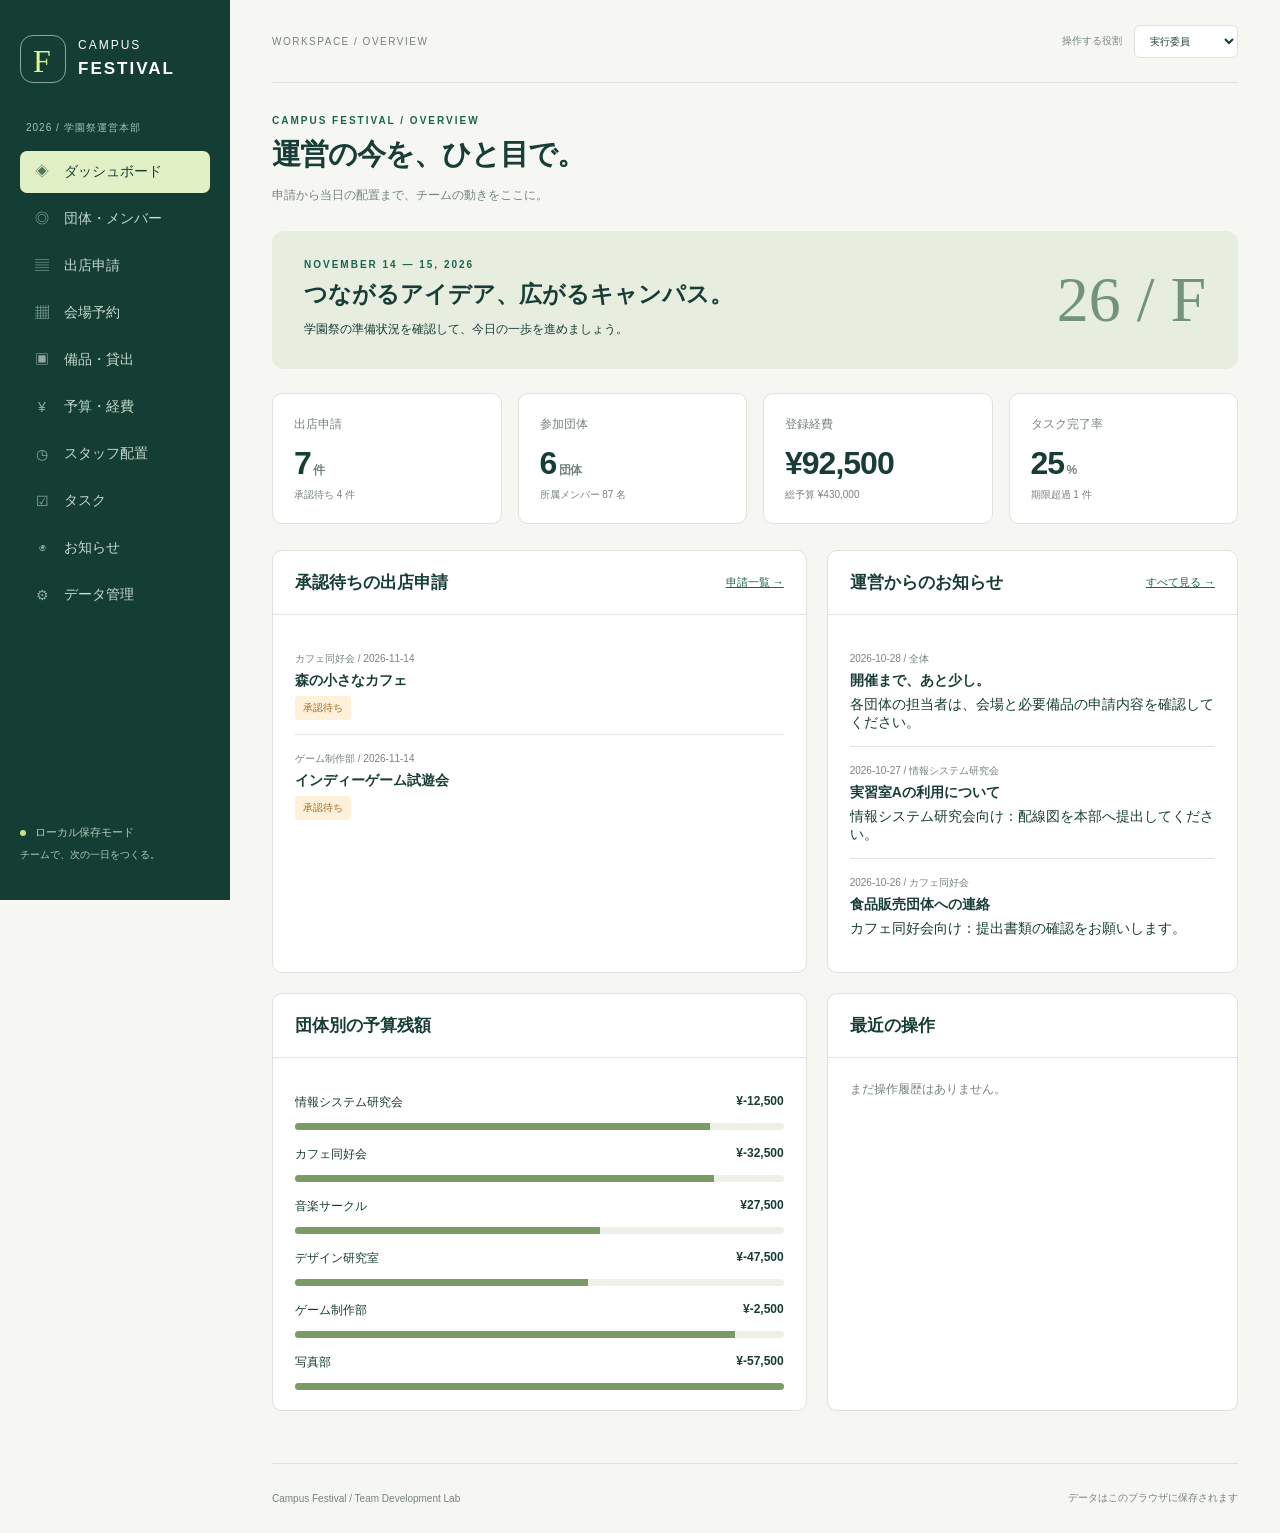
==== index.html @ 196e6635 "ファイル追加" ====
<!doctype html>
<html lang="ja">
  <head>
    <meta charset="utf-8" />
    <meta name="viewport" content="width=device-width,initial-scale=1" />
    <title>Campus Festival — 運営デスク</title>
    <link rel="stylesheet" href="assets/style.css" />
  </head>
  <body>
    <aside class="sidebar">
      <a class="brand" href="#dashboard"
        ><span class="brand-icon">F</span
        ><span>CAMPUS<br /><b>FESTIVAL</b></span></a
      >
      <div class="workspace-label">2026 / 学園祭運営本部</div>
      <nav id="nav"></nav>
      <div class="side-bottom">
        <span class="live-dot"></span> ローカル保存モード<br /><small
          >チームで、次の一日をつくる。</small
        >
      </div>
    </aside>
    <main>
      <header>
        <div id="breadcrumb">WORKSPACE / OVERVIEW</div>
        <label class="role-picker"
          >操作する役割
          <select id="role">
            <option value="admin">実行委員</option>
            <option value="leader">団体代表</option>
            <option value="staff">一般スタッフ</option>
          </select></label
        >
      </header>
      <section id="content"></section>
      <footer>
        Campus Festival / Team Development Lab
        <span>データはこのブラウザに保存されます</span>
      </footer>
    </main>
    <div id="toast" role="status"></div>
    <dialog id="editor">
      <form id="edit-form">
        <div class="dialog-head">
          <h2 id="dialog-title"></h2>
          <button
            type="button"
            id="close-dialog"
            class="icon-button"
            aria-label="閉じる"
          >
            ×
          </button>
        </div>
        <div id="form-fields"></div>
        <div class="dialog-actions">
          <button type="button" id="cancel-dialog" class="secondary">
            キャンセル</button
          ><button type="submit">保存する</button>
        </div>
      </form>
    </dialog>
    <script src="assets/seed.js"></script>
    <script src="assets/domain.js"></script>
    <script src="assets/app.js"></script>
  </body>
</html>
---- assets/style.css ----
@charset "UTF-8";
:root {
  --ink: #183d36;
  --muted: #76837e;
  --paper: #f6f7f2;
  --line: #dde4dc;
  --green: #1b654f;
  --lime: #dcf396;
  --orange: #d77a43;
}
* {
  box-sizing: border-box;
}
body {
  margin: 0;
  font-family: "Segoe UI", "Yu Gothic UI", Meiryo, sans-serif;
  background: var(--paper);
  color: var(--ink);
  font-size: 14px;
}
button,
input,
select,
textarea {
  font: inherit;
}
button,
a,
input,
select {
  touch-action: manipulation;
}
button {
  border: 0;
  background: var(--green);
  color: white;
  padding: 10px 18px;
  border-radius: 7px;
  cursor: pointer;
  font-weight: 600;
}
button:hover {
  filter: brightness(0.94);
}
button:focus-visible,
a:focus-visible {
  outline: 3px solid #d29a36;
  outline-offset: 3px;
}
button.secondary {
  background: white;
  border: 1px solid var(--line);
  color: var(--ink);
}
button.danger {
  background: #fff0e9;
  color: #a34426;
}
button.small {
  padding: 6px 10px;
  font-size: 12px;
}
button:disabled {
  opacity: 0.45;
  cursor: default;
}
a {
  color: var(--green);
}
.sidebar {
  width: 230px;
  position: fixed;
  inset: 0 auto 0 0;
  background: #143e33;
  color: #e2eee5;
  padding: 35px 20px;
  display: flex;
  flex-direction: column;
}
.brand {
  display: flex;
  gap: 12px;
  align-items: center;
  color: white;
  text-decoration: none;
  letter-spacing: 2px;
  font-size: 12px;
  line-height: 1.6;
}
.brand b {
  font-size: 17px;
}
.brand-icon {
  width: 46px;
  height: 48px;
  border: 1px solid #8ba998;
  border-radius: 13px;
  display: grid;
  place-items: center;
  color: var(--lime);
  font-size: 32px;
  font-family: Georgia, serif;
}
.workspace-label {
  font-size: 10px;
  letter-spacing: 1px;
  color: #a8c3b5;
  margin: 38px 6px 16px;
}
nav {
  display: grid;
  gap: 5px;
}
nav a {
  text-decoration: none;
  color: #c6d8cd;
  padding: 12px;
  border-radius: 7px;
  display: flex;
  gap: 12px;
  align-items: center;
}
nav a.active {
  background: #e1f0c5;
  color: #183d36;
}
nav a:hover {
  background: #2a5345;
}
nav a.active:hover {
  background: #e1f0c5;
}
.nav-icon {
  opacity: 0.7;
  width: 20px;
  text-align: center;
}
.side-bottom {
  margin-top: auto;
  font-size: 11px;
  color: #b4c9bb;
  line-height: 2;
}
.side-bottom small {
  font-size: 10px;
}
.live-dot {
  display: inline-block;
  width: 6px;
  height: 6px;
  background: #c6e387;
  border-radius: 50%;
  margin-right: 6px;
}
main {
  margin-left: 230px;
  padding: 0 42px;
}
header {
  height: 83px;
  display: flex;
  align-items: center;
  justify-content: space-between;
  border-bottom: 1px solid var(--line);
  font-size: 10px;
  letter-spacing: 1.5px;
  color: var(--muted);
}
.role-picker {
  display: flex;
  gap: 12px;
  align-items: center;
  letter-spacing: 0;
}
select,
input,
textarea {
  border: 1px solid var(--line);
  border-radius: 6px;
  padding: 9px 11px;
  background: white;
  color: var(--ink);
  max-width: 100%;
}
textarea {
  resize: vertical;
  min-height: 85px;
}
#content {
  min-height: calc(100vh - 155px);
  padding: 32px 0;
}
.page-head {
  display: flex;
  justify-content: space-between;
  align-items: center;
  gap: 16px;
  margin-bottom: 24px;
}
.eyebrow {
  letter-spacing: 2px;
  color: var(--green);
  font-size: 10px;
  font-weight: 700;
  margin-bottom: 9px;
}
h1 {
  margin: 0 0 9px;
  font-size: 29px;
  letter-spacing: -1px;
  font-weight: 650;
}
h2 {
  font-size: 17px;
  margin: 0;
}
p {
  line-height: 1.9;
}
.subtitle {
  margin: 0;
  color: var(--muted);
  font-size: 12px;
}
.hero {
  background: #e7eddf;
  border-radius: 12px;
  padding: 28px 32px;
  display: flex;
  justify-content: space-between;
  align-items: center;
  margin-bottom: 24px;
  gap: 20px;
}
.hero h2 {
  font-size: 23px;
  margin-bottom: 8px;
}
.hero p {
  font-size: 12px;
  margin: 0;
}
.hero-mark {
  font-family: Georgia, serif;
  font-size: 64px;
  color: #72947a;
  line-height: 1;
}
.stats {
  display: grid;
  grid-template-columns: repeat(4, 1fr);
  gap: 16px;
  margin-bottom: 26px;
}
.stat {
  background: white;
  border: 1px solid var(--line);
  border-radius: 10px;
  padding: 21px;
}
.stat small {
  color: var(--muted);
  font-size: 12px;
}
.stat strong {
  display: block;
  font-size: 32px;
  font-weight: 600;
  letter-spacing: -1px;
  margin: 12px 0 6px;
}
.stat .hint {
  font-size: 10px;
  color: var(--muted);
}
.grid2 {
  display: grid;
  grid-template-columns: 1.3fr 1fr;
  gap: 20px;
}
.panel {
  background: white;
  border: 1px solid var(--line);
  border-radius: 10px;
  overflow: hidden;
  margin-bottom: 20px;
}
.panel-title {
  padding: 20px 22px;
  border-bottom: 1px solid var(--line);
  display: flex;
  justify-content: space-between;
  align-items: center;
}
.panel-title a {
  font-size: 11px;
}
.panel-body {
  padding: 20px 22px;
}
.toolbar {
  display: flex;
  justify-content: space-between;
  gap: 12px;
  flex-wrap: wrap;
  margin-bottom: 16px;
}
.filters,
.actions {
  display: flex;
  gap: 8px;
  flex-wrap: wrap;
  align-items: center;
}
.filters input {
  width: 240px;
}
.table-scroll {
  overflow: auto;
}
table {
  border-collapse: collapse;
  width: 100%;
  white-space: nowrap;
}
th {
  text-align: left;
  background: #f5f7f1;
  font-size: 10px;
  letter-spacing: 0.3px;
  font-weight: 600;
  color: #6d7d73;
  padding: 13px 18px;
}
td {
  padding: 15px 18px;
  border-top: 1px solid #edf0e9;
  font-size: 12px;
}
td.description {
  white-space: normal;
  min-width: 200px;
  max-width: 340px;
  line-height: 1.7;
}
tr:hover td {
  background: #fafbf7;
}
.badge {
  font-size: 10px;
  padding: 5px 8px;
  border-radius: 4px;
  background: #edf1ec;
  color: #607467;
  display: inline-block;
}
.badge.approved,
.badge.done,
.badge.returned {
  background: #e1f0e0;
  color: #316346;
}
.badge.submitted,
.badge.active {
  background: #fff0d9;
  color: #a26d23;
}
.badge.rejected,
.badge.cancelled {
  background: #f8e8e0;
  color: #a25f43;
}
.empty {
  text-align: center;
  padding: 45px;
  color: var(--muted);
}
.notice-row {
  padding: 14px 0;
  border-bottom: 1px solid var(--line);
}
.notice-row:last-child {
  border: 0;
}
.notice-row small {
  color: var(--muted);
  font-size: 10px;
}
.notice-row b {
  display: block;
  margin: 6px 0;
  font-weight: 600;
}
.progress {
  height: 7px;
  background: #edf1e8;
  border-radius: 4px;
  overflow: hidden;
  margin-top: 12px;
}
.progress span {
  height: 100%;
  display: block;
  background: #7a9b65;
}
.metric-line {
  display: flex;
  justify-content: space-between;
  margin: 16px 0 8px;
  font-size: 12px;
}
footer {
  height: 70px;
  border-top: 1px solid var(--line);
  display: flex;
  align-items: center;
  justify-content: space-between;
  color: var(--muted);
  font-size: 10px;
}
dialog {
  border: 1px solid var(--line);
  border-radius: 12px;
  width: 580px;
  max-width: 94vw;
  padding: 26px;
  max-height: 90vh;
  overflow: auto;
  color: var(--ink);
}
dialog::backdrop {
  background: #17372f88;
}
.dialog-head {
  display: flex;
  align-items: center;
  justify-content: space-between;
  margin-bottom: 20px;
}
.icon-button {
  background: transparent;
  color: var(--ink);
  font-size: 22px;
  padding: 0 6px;
}
.field {
  display: grid;
  gap: 7px;
  margin: 14px 0;
}
.field label {
  font-size: 12px;
}
.field input,
.field select,
.field textarea {
  width: 100%;
}
.field small {
  color: var(--muted);
  font-size: 10px;
}
.dialog-actions {
  display: flex;
  justify-content: flex-end;
  gap: 10px;
  margin-top: 24px;
}
#toast {
  position: fixed;
  bottom: 24px;
  left: calc(50% + 100px);
  transform: translateX(-50%);
  padding: 13px 24px;
  background: #173f33;
  color: white;
  border-radius: 8px;
  display: none;
  z-index: 10;
  max-width: 80vw;
}
.help {
  padding: 16px 20px;
  border-left: 3px solid #9eaf7b;
  background: #eef2e6;
  font-size: 12px;
  line-height: 1.9;
  margin-bottom: 20px;
}
.settings-grid {
  display: grid;
  grid-template-columns: 1fr 1fr;
  gap: 20px;
}
.mono {
  font-variant-numeric: tabular-nums;
}
.report-page {
  background: #f4f5f0;
}
.report-page main {
  margin: 0 auto;
  max-width: 1150px;
  padding: 35px;
}
.report-card {
  background: white;
  border: 1px solid var(--line);
  border-radius: 9px;
  padding: 22px;
  margin: 14px 0;
}
.report-card h2 {
  margin: 9px 0;
  font-size: 17px;
}
.report-card p {
  font-size: 13px;
  white-space: pre-wrap;
}
.report-card small {
  color: var(--muted);
}
.report-card details {
  font-size: 12px;
  line-height: 1.9;
}
.report-card summary {
  cursor: pointer;
  color: var(--green);
}
@media (max-width: 1100px) {
  main {
    padding: 0 24px;
  }
  .sidebar {
    width: 200px;
  }
  main {
    margin-left: 200px;
  }
  .stats {
    grid-template-columns: repeat(2, 1fr);
  }
  .grid2 {
    grid-template-columns: 1fr;
  }
}
@media (max-width: 720px) {
  .sidebar {
    position: relative;
    width: 100%;
    padding: 18px;
  }
  .brand {
    margin-bottom: 16px;
  }
  .workspace-label,
  .side-bottom {
    display: none;
  }
  nav {
    display: flex;
    overflow: auto;
  }
  nav a {
    white-space: nowrap;
    font-size: 12px;
    padding: 8px;
  }
  .nav-icon {
    display: none;
  }
  main {
    margin-left: 0;
    padding: 0 16px;
  }
  header {
    height: 65px;
    letter-spacing: 0;
  }
  h1 {
    font-size: 24px;
  }
  .hero {
    padding: 20px;
  }
  .hero-mark {
    display: none;
  }
  .stats {
    gap: 10px;
  }
  .stat {
    padding: 16px;
  }
  .stat strong {
    font-size: 26px;
  }
  .settings-grid {
    grid-template-columns: 1fr;
  }
  .page-head {
    align-items: flex-start;
  }
  footer span {
    display: none;
  }
  #toast {
    left: 50%;
  }
  .report-page main {
    padding: 20px;
  }
}
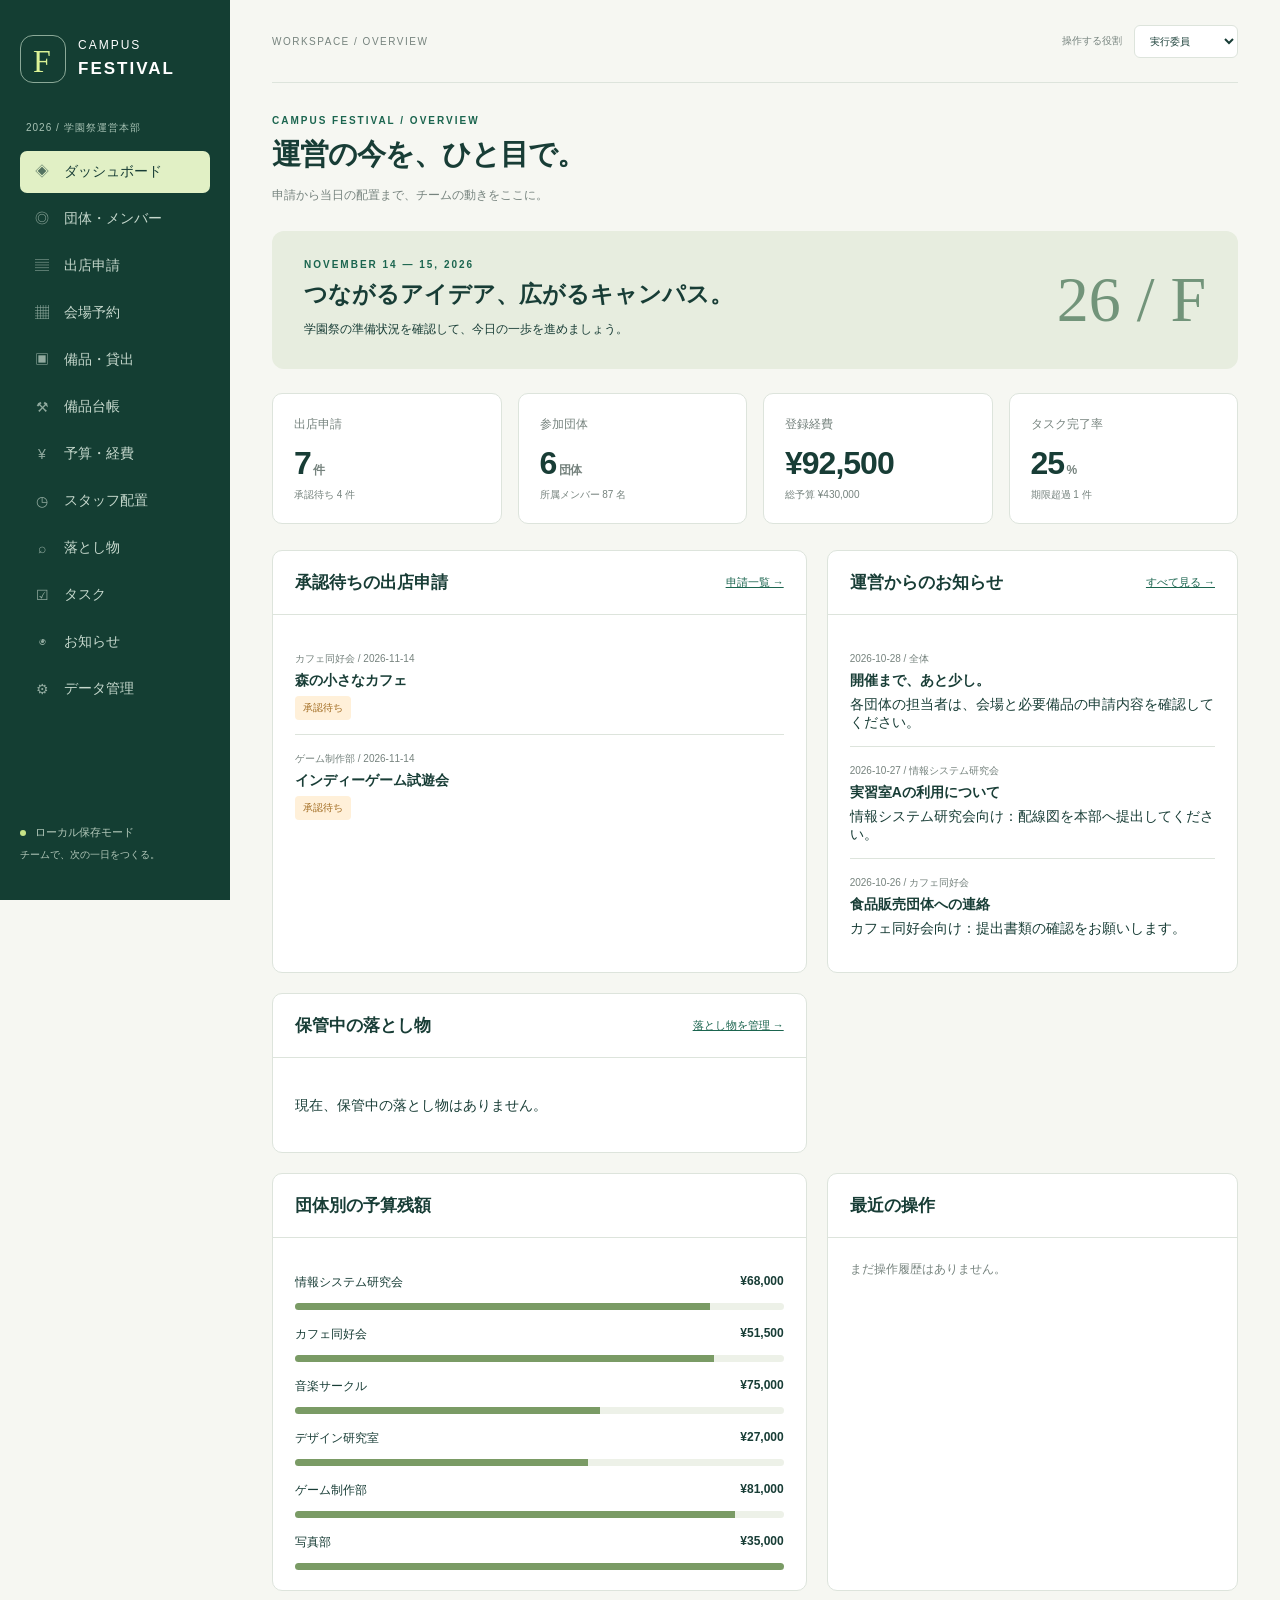
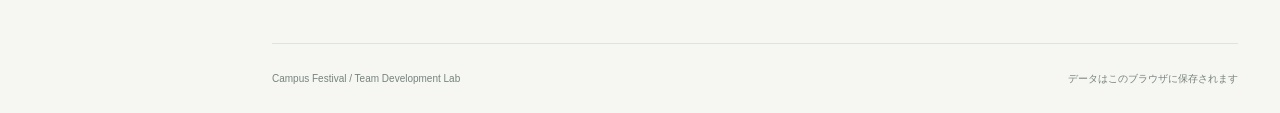
==== commit 013bf23a: "できました。" ====
--- a/index.html
+++ b/index.html
@@ -60,6 +60,57 @@
         </div>
       </form>
     </dialog>
+    <dialog id="equipment-condition-dialog">
+      <form id="equipment-condition-form">
+        <div class="dialog-head">
+          <h2 id="equipment-condition-title"></h2>
+          <button
+            type="button"
+            class="icon-button"
+            aria-label="閉じる"
+            id="close-equipment-condition"
+          >
+            ×
+          </button>
+        </div>
+        <input id="equipment-condition-id" type="hidden" />
+        <input id="equipment-condition-action" type="hidden" />
+        <div class="field">
+          <label for="equipment-condition-quantity">数量</label>
+          <input
+            id="equipment-condition-quantity"
+            type="number"
+            min="1"
+            step="1"
+            required
+          />
+        </div>
+        <div class="field">
+          <label for="equipment-condition-reason">理由</label>
+          <input
+            id="equipment-condition-reason"
+            type="text"
+            maxlength="120"
+            placeholder="例：破損、修理完了"
+            required
+          />
+        </div>
+        <div class="field">
+          <label for="equipment-condition-date">日付</label>
+          <input id="equipment-condition-date" type="date" required />
+        </div>
+        <div class="dialog-actions">
+          <button
+            type="button"
+            id="cancel-equipment-condition"
+            class="secondary"
+          >
+            キャンセル
+          </button>
+          <button type="submit">記録する</button>
+        </div>
+      </form>
+    </dialog>
     <script src="assets/seed.js"></script>
     <script src="assets/domain.js"></script>
     <script src="assets/app.js"></script>
--- a/assets/style.css
+++ b/assets/style.css
@@ -314,6 +314,12 @@
 }
 .filters input {
   width: 240px;
+}
+.search-scope {
+  display: flex;
+  align-items: center;
+  gap: 6px;
+  white-space: nowrap;
 }
 .table-scroll {
   overflow: auto;
@@ -492,6 +498,47 @@
   grid-template-columns: 1fr 1fr;
   gap: 20px;
 }
+.application-period-settings {
+  grid-column: 1 / -1;
+}
+.application-period-fields {
+  display: grid;
+  grid-template-columns: repeat(2, minmax(0, 1fr));
+  gap: 16px;
+}
+.application-deadlines {
+  display: grid;
+  grid-template-columns: repeat(2, minmax(0, 1fr));
+  gap: 12px;
+}
+.application-deadline {
+  display: grid;
+  gap: 6px;
+  padding: 12px;
+  border: 1px solid var(--line);
+  border-radius: 7px;
+}
+.application-deadline-controls {
+  display: flex;
+  gap: 8px;
+  align-items: center;
+}
+.application-deadline-controls input {
+  min-width: 0;
+  flex: 1;
+}
+.application-deadline small {
+  color: var(--muted);
+}
+.condition-history {
+  margin: 8px 0;
+  padding-left: 20px;
+  white-space: normal;
+  min-width: 260px;
+}
+.condition-history li + li {
+  margin-top: 6px;
+}
 .mono {
   font-variant-numeric: tabular-nums;
 }
@@ -545,6 +592,10 @@
   .grid2 {
     grid-template-columns: 1fr;
   }
+  .application-period-fields,
+  .application-deadlines {
+    grid-template-columns: 1fr;
+  }
 }
 @media (max-width: 720px) {
   .sidebar {
